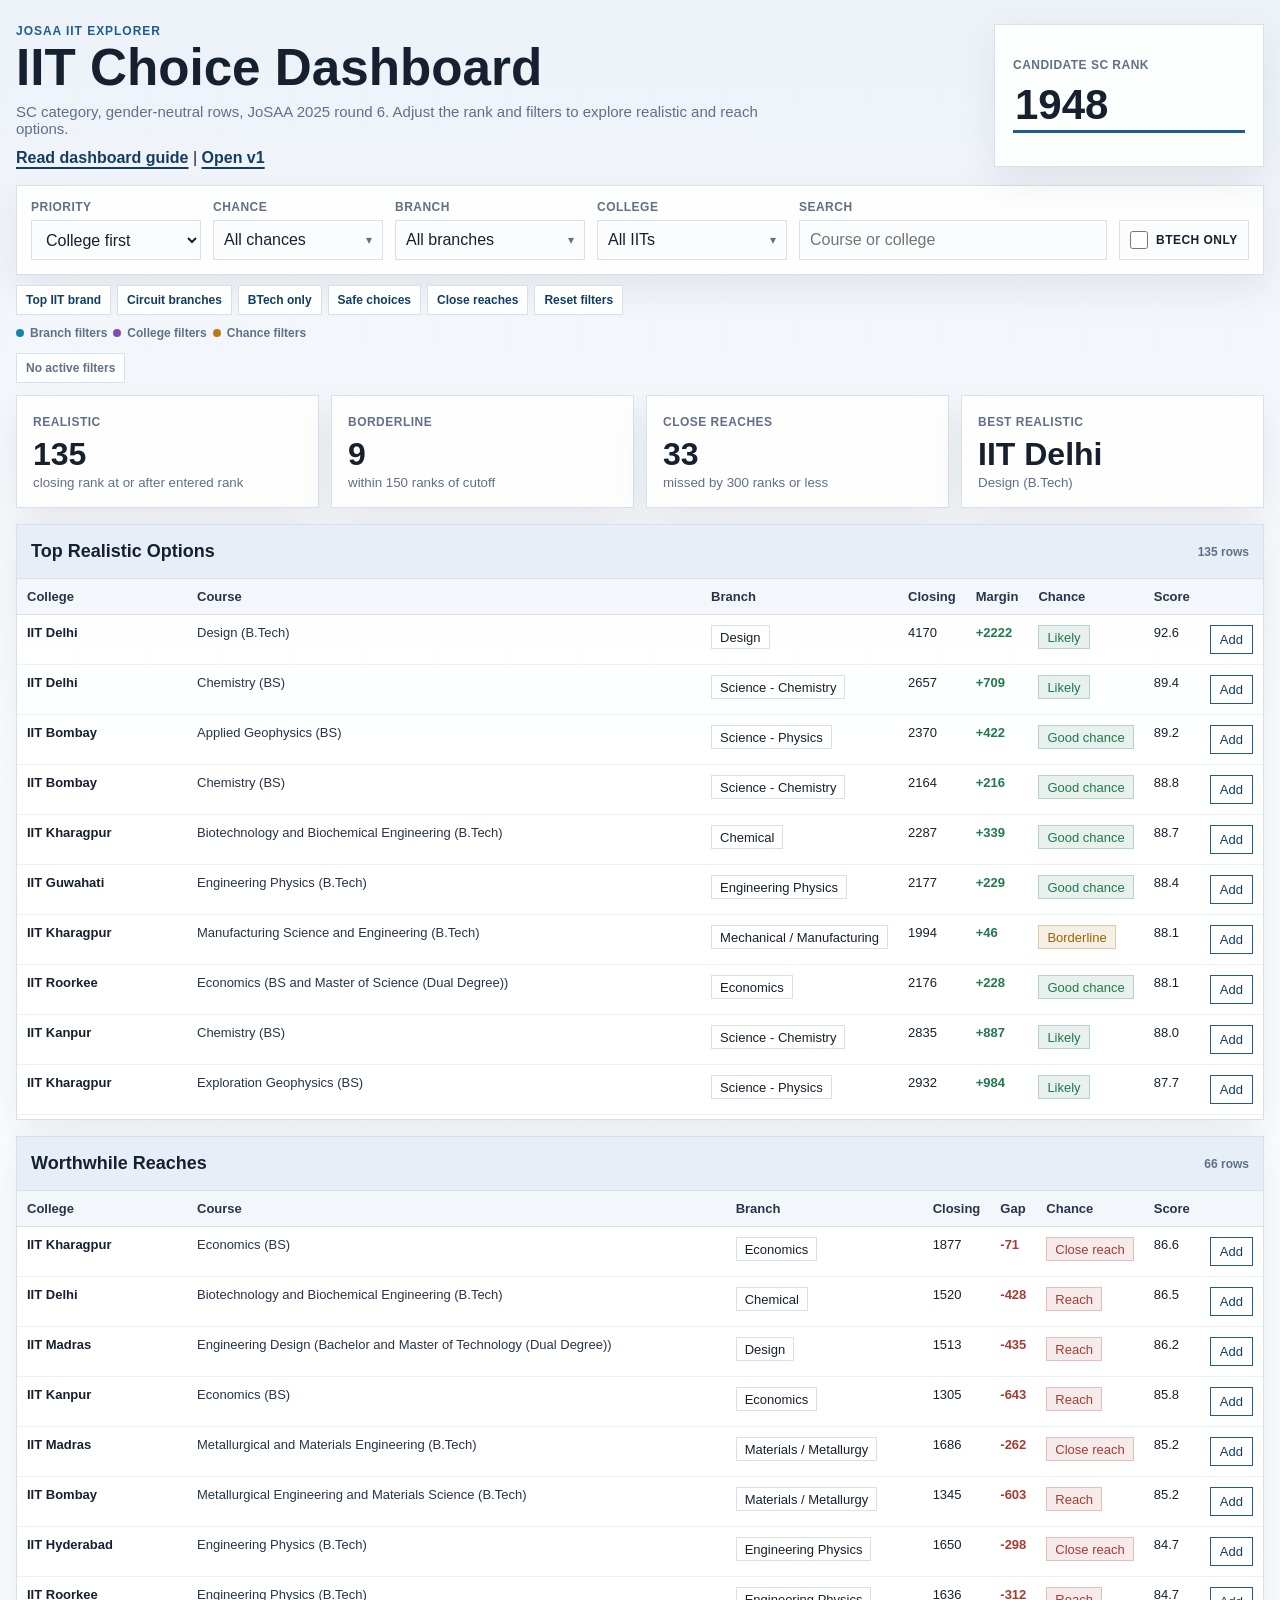
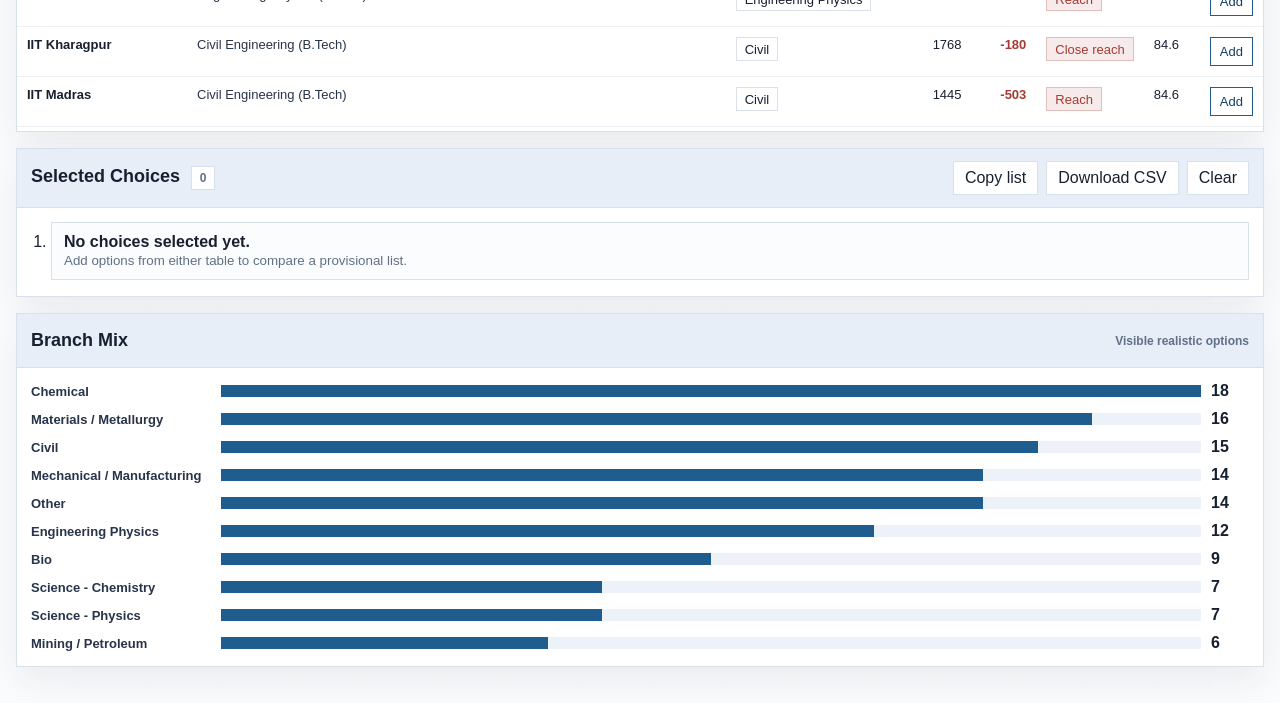
==== index.html @ f5ba8a5e "Add files via upload" ====
<!doctype html>
<html lang="en">
  <head>
    <meta charset="utf-8" />
    <meta name="viewport" content="width=device-width, initial-scale=1" />
    <title>IIT Choice Dashboard</title>
    <link rel="icon" href="data:," />
    <link rel="stylesheet" href="./styles.css" />
  </head>
  <body>
    <main class="app-shell">
      <section class="topbar">
        <div>
          <p class="eyebrow">JoSAA IIT Explorer</p>
          <h1>IIT Choice Dashboard</h1>
          <p class="context">
            SC category, gender-neutral rows, JoSAA 2025 round 6. Adjust the rank and filters to explore realistic and reach options.
          </p>
          <p class="guide-link">
            <a href="./guide.html">Read dashboard guide</a>
            <span aria-hidden="true">|</span>
            <a href="./versions/v1/">Open v1</a>
          </p>
        </div>
        <div class="rank-card">
          <label for="rankInput">Candidate SC Rank</label>
          <input id="rankInput" type="number" min="1" step="1" value="1948" />
        </div>
      </section>

      <section class="controls" aria-label="Dashboard controls">
        <div class="control">
          <label for="priorityMode">Priority</label>
          <select id="priorityMode">
            <option value="college">College first</option>
            <option value="branch">Branch first</option>
            <option value="safety">Safety first</option>
          </select>
        </div>
        <div class="control multi-filter" data-filter="chance">
          <span class="control-label">Chance</span>
          <button id="chanceFilterButton" class="multi-button" type="button" aria-expanded="false">All chances</button>
          <div id="chanceFilterPanel" class="multi-panel" hidden></div>
        </div>
        <div class="control multi-filter" data-filter="branch">
          <span class="control-label">Branch</span>
          <button id="branchFilterButton" class="multi-button" type="button" aria-expanded="false">All branches</button>
          <div id="branchFilterPanel" class="multi-panel" hidden></div>
        </div>
        <div class="control multi-filter" data-filter="college">
          <span class="control-label">College</span>
          <button id="collegeFilterButton" class="multi-button" type="button" aria-expanded="false">All IITs</button>
          <div id="collegeFilterPanel" class="multi-panel" hidden></div>
        </div>
        <div class="control search-control">
          <label for="searchInput">Search</label>
          <input id="searchInput" type="search" placeholder="Course or college" />
        </div>
        <label class="toggle">
          <input id="showOnlyBtech" type="checkbox" />
          <span>BTech only</span>
        </label>
      </section>

      <section class="preset-row" aria-label="Quick presets">
        <button type="button" data-preset="top-brand">Top IIT brand</button>
        <button type="button" data-preset="circuit">Circuit branches</button>
        <button type="button" data-preset="btech">BTech only</button>
        <button type="button" data-preset="safe">Safe choices</button>
        <button type="button" data-preset="close-reach">Close reaches</button>
        <button type="button" data-preset="reset">Reset filters</button>
      </section>

      <section class="filter-legend" aria-label="Filter legend">
        <span><i class="legend-dot branch-dot"></i> Branch filters</span>
        <span><i class="legend-dot college-dot"></i> College filters</span>
        <span><i class="legend-dot chance-dot"></i> Chance filters</span>
      </section>

      <section id="activeChips" class="active-chips" aria-label="Active filters"></section>

      <section class="metrics" aria-label="Summary metrics">
        <article>
          <span>Realistic</span>
          <strong id="realisticCount">0</strong>
          <small>closing rank at or after entered rank</small>
        </article>
        <article>
          <span>Borderline</span>
          <strong id="borderlineCount">0</strong>
          <small>within 150 ranks of cutoff</small>
        </article>
        <article>
          <span>Close Reaches</span>
          <strong id="reachCount">0</strong>
          <small>missed by 300 ranks or less</small>
        </article>
        <article>
          <span>Best Realistic</span>
          <strong id="bestRealistic">-</strong>
          <small id="bestRealisticCourse">No matching option</small>
        </article>
      </section>

      <section class="insights-grid">
        <article class="panel">
          <div class="panel-header">
            <h2>Top Realistic Options</h2>
            <span id="realisticLabel">0 rows</span>
          </div>
          <div class="table-wrap">
            <table>
              <thead>
                <tr>
                  <th>College</th>
                  <th>Course</th>
                  <th>Branch</th>
                  <th>Closing</th>
                  <th>Margin</th>
                  <th>Chance</th>
                  <th>Score</th>
                  <th></th>
                </tr>
              </thead>
              <tbody id="realisticTable"></tbody>
            </table>
          </div>
        </article>

        <article class="panel">
          <div class="panel-header">
            <h2>Worthwhile Reaches</h2>
            <span id="reachLabel">0 rows</span>
          </div>
          <div class="table-wrap">
            <table>
              <thead>
                <tr>
                  <th>College</th>
                  <th>Course</th>
                  <th>Branch</th>
                  <th>Closing</th>
                  <th>Gap</th>
                  <th>Chance</th>
                  <th>Score</th>
                  <th></th>
                </tr>
              </thead>
              <tbody id="reachTable"></tbody>
            </table>
          </div>
        </article>
      </section>

      <section class="lower-grid">
        <article class="panel">
          <div class="panel-header">
            <h2>Selected Choices <span id="selectedCount" class="inline-count">0</span></h2>
            <div class="panel-actions">
              <button id="copySelected" type="button">Copy list</button>
              <button id="downloadSelected" type="button">Download CSV</button>
              <button id="clearSelected" type="button">Clear</button>
            </div>
          </div>
          <ol id="selectedList" class="selected-list"></ol>
        </article>

        <article class="panel">
          <div class="panel-header">
            <h2>Branch Mix</h2>
            <span id="branchMixLabel">Visible realistic options</span>
          </div>
          <div id="branchMix" class="branch-mix"></div>
        </article>
      </section>
    </main>

    <template id="emptyRowTemplate">
      <tr>
        <td colspan="8" class="empty">No options match these filters.</td>
      </tr>
    </template>

    <script src="./app.js" type="module"></script>
  </body>
</html>
---- styles.css ----
:root {
  color-scheme: light;
  --ink: #17202f;
  --muted: #617086;
  --line: #d8e0ea;
  --paper: #fbfcfe;
  --panel: #ffffff;
  --header: #e7eef7;
  --accent: #1f5d8f;
  --accent-strong: #123e63;
  --good: #1f7a4d;
  --warn: #9a6400;
  --bad: #a53b32;
  --shadow: 0 14px 35px rgba(23, 32, 47, 0.08);
}

* {
  box-sizing: border-box;
}

body {
  margin: 0;
  min-height: 100vh;
  background:
    linear-gradient(180deg, rgba(231, 238, 247, 0.76), rgba(251, 252, 254, 0.96) 34%),
    repeating-linear-gradient(90deg, rgba(23, 32, 47, 0.035) 0 1px, transparent 1px 72px);
  color: var(--ink);
  font-family: "Avenir Next", "Segoe UI", sans-serif;
}

button,
input,
select {
  font: inherit;
}

button {
  border-radius: 0;
}

.app-shell {
  width: min(1480px, calc(100vw - 32px));
  margin: 0 auto;
  padding: 24px 0 36px;
}

.topbar {
  display: grid;
  grid-template-columns: 1fr 270px;
  gap: 20px;
  align-items: stretch;
  margin-bottom: 18px;
}

.eyebrow {
  margin: 0 0 4px;
  color: var(--accent);
  font-size: 12px;
  font-weight: 800;
  letter-spacing: 0.08em;
  text-transform: uppercase;
}

h1 {
  margin: 0;
  font-size: clamp(30px, 4vw, 54px);
  line-height: 1;
  letter-spacing: 0;
}

.context {
  max-width: 780px;
  margin: 10px 0 0;
  color: var(--muted);
  font-size: 15px;
}

.guide-link {
  margin: 12px 0 0;
}

.guide-link a,
.guide-nav a {
  color: var(--accent-strong);
  font-weight: 800;
  text-decoration-thickness: 2px;
  text-underline-offset: 4px;
}

.rank-card,
.controls,
.metrics article,
.panel {
  background: rgba(255, 255, 255, 0.9);
  border: 1px solid var(--line);
  box-shadow: var(--shadow);
}

.rank-card {
  display: grid;
  align-content: center;
  gap: 8px;
  min-height: 120px;
  padding: 18px;
}

.control-label,
label,
.metrics span {
  color: var(--muted);
  font-size: 12px;
  font-weight: 800;
  letter-spacing: 0.04em;
  text-transform: uppercase;
}

.rank-card input {
  width: 100%;
  border: 0;
  border-bottom: 3px solid var(--accent);
  background: transparent;
  color: var(--ink);
  font-size: 42px;
  font-weight: 800;
  outline: none;
}

.controls {
  display: grid;
  grid-template-columns: 170px 170px 190px 190px minmax(220px, 1fr) 130px;
  gap: 12px;
  align-items: end;
  padding: 14px;
  margin-bottom: 10px;
}

.control {
  position: relative;
  display: grid;
  gap: 6px;
}

.control input[type="search"],
.control input[type="text"],
.control input[type="number"],
.control select,
.multi-button {
  width: 100%;
  min-height: 40px;
  border: 1px solid var(--line);
  background: var(--paper);
  color: var(--ink);
  padding: 8px 10px;
  outline-color: var(--accent);
}

.multi-button {
  display: flex;
  align-items: center;
  justify-content: space-between;
  cursor: pointer;
  text-align: left;
}

.multi-button::after {
  content: "▾";
  color: var(--muted);
  font-size: 12px;
}

.multi-panel {
  position: absolute;
  top: calc(100% + 6px);
  left: 0;
  z-index: 5;
  width: min(360px, 82vw);
  max-height: 280px;
  overflow: auto;
  border: 1px solid var(--line);
  background: #fff;
  box-shadow: var(--shadow);
  padding: 4px;
}

.multi-option {
  display: flex;
  align-items: center;
  gap: 7px;
  min-height: 28px;
  padding: 4px 7px;
  color: var(--ink);
  font-size: 12px;
  font-weight: 600;
  letter-spacing: 0;
  text-transform: none;
  cursor: pointer;
}

.multi-option:hover {
  background: #f4f8fc;
}

.multi-option input {
  width: 14px;
  height: 14px;
  min-height: 0;
  flex: 0 0 14px;
  margin: 0;
  padding: 0;
  accent-color: var(--accent);
}

.toggle {
  display: flex;
  align-items: center;
  gap: 8px;
  min-height: 40px;
  border: 1px solid var(--line);
  background: var(--paper);
  padding: 8px 10px;
  color: var(--ink);
}

.toggle input {
  width: 18px;
  height: 18px;
  min-height: 0;
  flex: 0 0 18px;
  margin: 0;
  padding: 0;
  accent-color: var(--accent);
}

.preset-row,
.active-chips,
.filter-legend {
  display: flex;
  flex-wrap: wrap;
  gap: 6px;
  margin: 0 0 10px;
}

.filter-legend {
  align-items: center;
  color: var(--muted);
  font-size: 12px;
  font-weight: 800;
  margin-top: -4px;
}

.filter-legend span {
  display: inline-flex;
  align-items: center;
  gap: 6px;
  min-height: 24px;
}

.legend-dot {
  width: 8px;
  height: 8px;
  border-radius: 999px;
}

.branch-dot {
  background: #1685a7;
}

.college-dot {
  background: #7a4eb0;
}

.chance-dot {
  background: #b77b15;
}

.preset-row button,
.chip {
  border: 1px solid var(--line);
  background: #fff;
  color: var(--accent-strong);
  padding: 7px 9px;
  font-size: 12px;
  font-weight: 800;
  cursor: pointer;
}

.preset-row button:hover,
.chip:hover {
  border-color: var(--accent);
}

.active-chips {
  margin-top: -2px;
}

.chip {
  display: inline-flex;
  align-items: center;
  gap: 6px;
}

.chip[data-empty="true"] {
  color: var(--muted);
  cursor: default;
}

.chip-dot {
  width: 8px;
  height: 8px;
  border-radius: 999px;
  background: var(--muted);
}

.chip-branch {
  border-color: #a7c6d9;
  background: #eef7fb;
  color: #0d4c6a;
}

.chip-branch .chip-dot {
  background: #1685a7;
}

.chip-college {
  border-color: #c8b7df;
  background: #f5f0fb;
  color: #563579;
}

.chip-college .chip-dot {
  background: #7a4eb0;
}

.chip-chance {
  border-color: #ddc48b;
  background: #fff8e8;
  color: #7a520b;
}

.chip-chance .chip-dot {
  background: #b77b15;
}

.chip-btech,
.chip-search {
  border-color: #b8cfb8;
  background: #f0f8f0;
  color: #245b33;
}

.chip-btech .chip-dot,
.chip-search .chip-dot {
  background: #2d8a45;
}

.chip b {
  font-weight: 900;
}

.metrics {
  margin-top: 12px;
}

.metrics {
  display: grid;
  grid-template-columns: repeat(4, 1fr);
  gap: 12px;
  margin-bottom: 16px;
}

.metrics article {
  min-height: 112px;
  padding: 16px;
}

.metrics strong {
  display: block;
  margin: 8px 0 3px;
  font-size: 32px;
  line-height: 1;
}

.metrics small {
  color: var(--muted);
}

.insights-grid {
  display: grid;
  grid-template-columns: 1fr;
  gap: 16px;
}

.lower-grid {
  display: grid;
  grid-template-columns: 1fr;
  gap: 16px;
  margin-top: 16px;
}

.panel {
  min-width: 0;
}

.panel-header {
  display: flex;
  align-items: center;
  justify-content: space-between;
  gap: 12px;
  min-height: 54px;
  border-bottom: 1px solid var(--line);
  background: var(--header);
  padding: 12px 14px;
}

.panel-header h2 {
  margin: 0;
  font-size: 18px;
}

.panel-header span {
  color: var(--muted);
  font-size: 12px;
  font-weight: 700;
}

.panel-header button {
  border: 1px solid var(--line);
  background: #fff;
  color: var(--ink);
  padding: 7px 11px;
  cursor: pointer;
}

.panel-actions {
  display: flex;
  flex-wrap: wrap;
  gap: 8px;
  justify-content: flex-end;
}

.inline-count {
  display: inline-flex;
  align-items: center;
  justify-content: center;
  min-width: 24px;
  min-height: 24px;
  margin-left: 6px;
  border: 1px solid var(--line);
  background: #fff;
  color: var(--accent-strong);
  font-size: 12px;
}

.table-wrap {
  max-height: 540px;
  overflow: auto;
}

table {
  width: 100%;
  border-collapse: collapse;
  font-size: 13px;
}

th {
  position: sticky;
  top: 0;
  z-index: 1;
  background: #f3f6fa;
  border-bottom: 1px solid var(--line);
  color: #273449;
  text-align: left;
  white-space: nowrap;
}

th,
td {
  padding: 10px 10px;
  vertical-align: top;
}

td {
  border-bottom: 1px solid #edf1f6;
}

tbody tr:hover {
  background: #f8fbff;
}

.college {
  min-width: 170px;
  font-weight: 800;
}

.course {
  min-width: 250px;
  color: #273449;
}

.pill {
  display: inline-flex;
  align-items: center;
  min-height: 24px;
  border: 1px solid var(--line);
  background: #fff;
  padding: 3px 8px;
  white-space: nowrap;
}

.chance-likely,
.chance-good {
  border-color: rgba(31, 122, 77, 0.25);
  background: rgba(31, 122, 77, 0.1);
  color: var(--good);
}

.chance-borderline {
  border-color: rgba(154, 100, 0, 0.28);
  background: rgba(154, 100, 0, 0.1);
  color: var(--warn);
}

.chance-reach,
.chance-high {
  border-color: rgba(165, 59, 50, 0.25);
  background: rgba(165, 59, 50, 0.1);
  color: var(--bad);
}

.margin-positive {
  color: var(--good);
  font-weight: 800;
}

.margin-negative {
  color: var(--bad);
  font-weight: 800;
}

.select-btn {
  border: 1px solid var(--accent);
  background: #fff;
  color: var(--accent-strong);
  padding: 6px 9px;
  cursor: pointer;
  white-space: nowrap;
}

.select-btn.active {
  background: var(--accent);
  color: #fff;
}

.empty {
  color: var(--muted);
  padding: 28px;
  text-align: center;
}

.selected-list {
  display: grid;
  gap: 8px;
  margin: 0;
  padding: 14px 14px 16px 34px;
}

.selected-list li {
  position: relative;
  padding: 10px 12px;
  border: 1px solid var(--line);
  background: var(--paper);
}

.selected-list strong {
  display: block;
}

.selected-list small {
  color: var(--muted);
}

.remove-choice {
  margin-top: 8px;
  border: 1px solid var(--line);
  background: #fff;
  color: var(--bad);
  padding: 5px 8px;
  cursor: pointer;
}

.branch-mix {
  display: grid;
  gap: 10px;
  padding: 14px;
}

.branch-row {
  display: grid;
  grid-template-columns: minmax(110px, 180px) 1fr 38px;
  gap: 10px;
  align-items: center;
}

.branch-row span {
  color: #273449;
  font-size: 13px;
  font-weight: 700;
}

.bar {
  height: 12px;
  background: #edf2f8;
}

.bar > i {
  display: block;
  height: 100%;
  background: var(--accent);
}

.guide-shell {
  max-width: 1050px;
}

.guide-nav {
  margin-bottom: 16px;
}

.guide-page {
  background: var(--panel);
  border: 1px solid var(--line);
  box-shadow: var(--shadow);
  padding: 28px;
}

.guide-page h1 {
  margin-bottom: 8px;
}

.guide-page h2 {
  margin: 30px 0 10px;
  border-top: 1px solid var(--line);
  padding-top: 22px;
  font-size: 24px;
}

.guide-page p,
.guide-page li,
.guide-page dd {
  color: #2d3a4f;
  line-height: 1.55;
}

.guide-page dt {
  margin-top: 14px;
  font-weight: 900;
}

.guide-page dd {
  margin: 4px 0 0;
}

.guide-table {
  margin-top: 12px;
  border: 1px solid var(--line);
}

.guide-table th {
  position: static;
}

@media (max-width: 1100px) {
  .topbar,
  .lower-grid,
  .metrics {
    grid-template-columns: 1fr;
  }

  .controls {
    grid-template-columns: repeat(2, minmax(0, 1fr));
  }

  .panel-header {
    align-items: flex-start;
    flex-direction: column;
  }

  .panel-actions {
    justify-content: flex-start;
  }
}

@media (max-width: 620px) {
  .app-shell {
    width: min(100vw - 20px, 1480px);
    padding-top: 12px;
  }

  .controls {
    grid-template-columns: 1fr;
  }

  th,
  td {
    padding: 8px;
  }
}
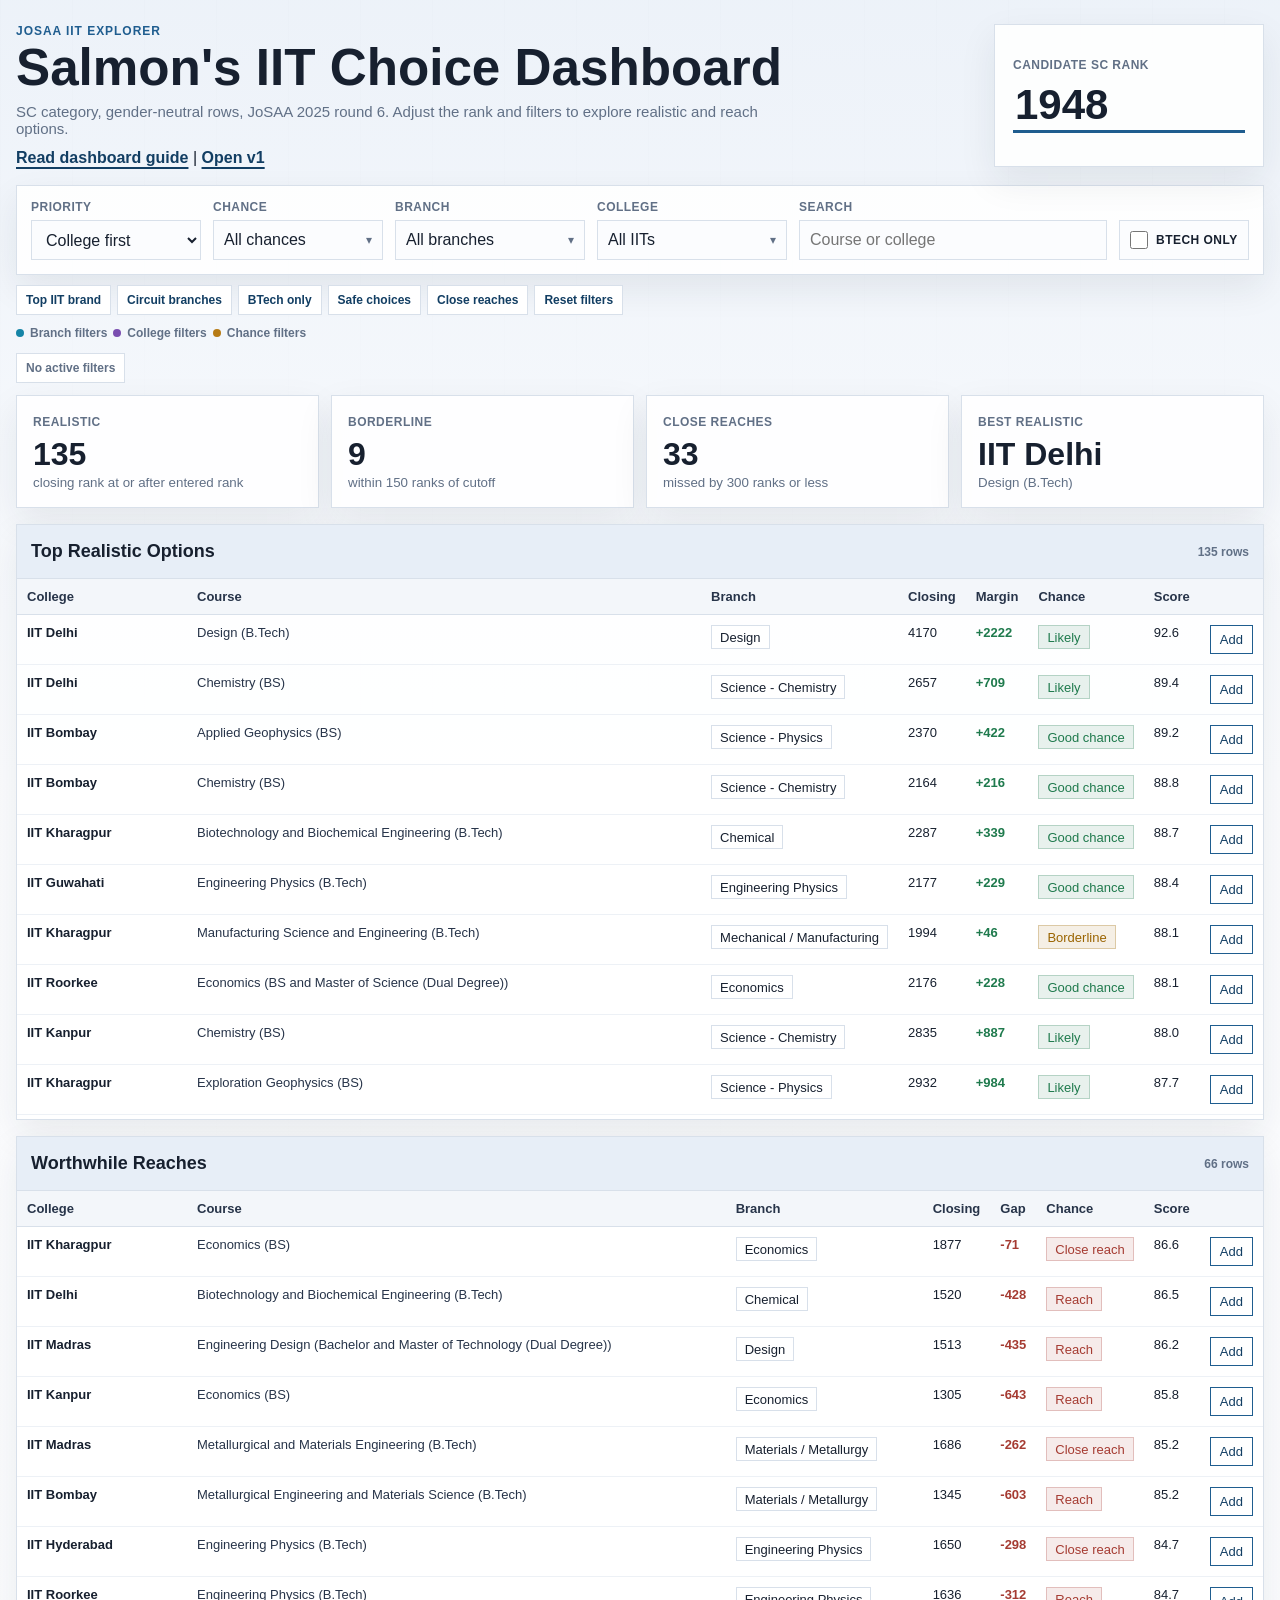
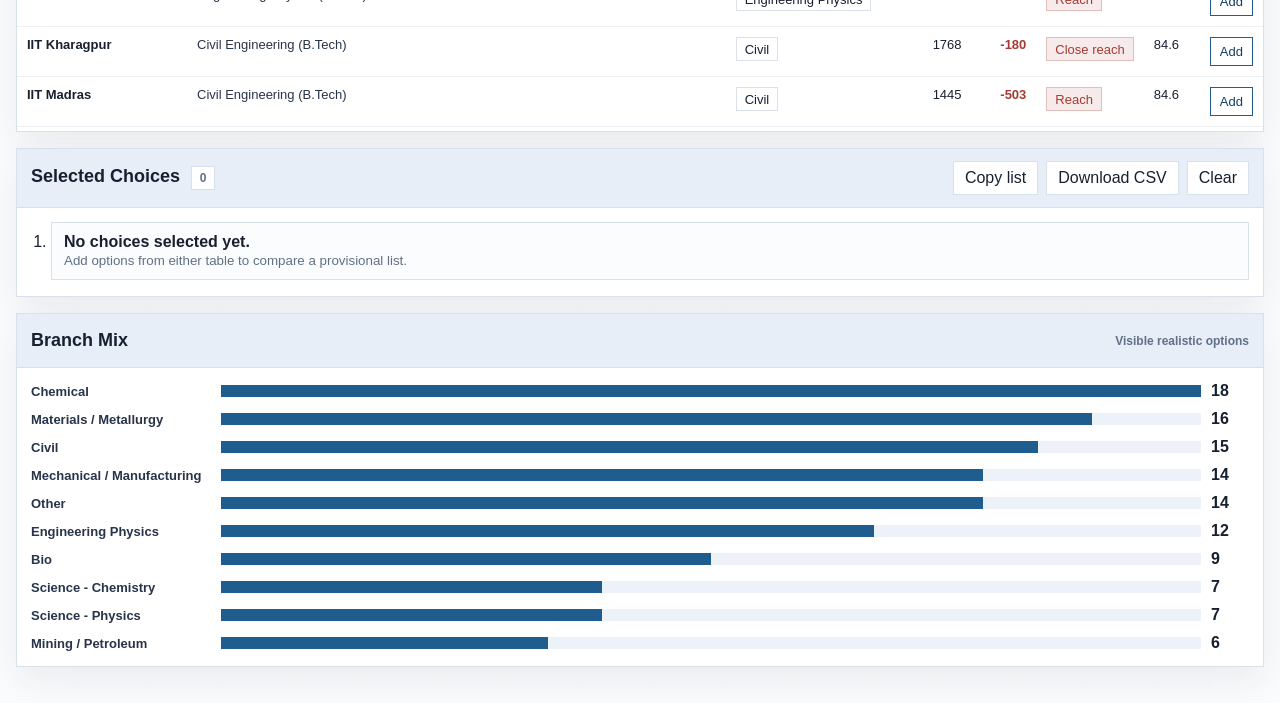
==== commit 1c94fc0c: "Update index.html" ====
--- a/index.html
+++ b/index.html
@@ -12,7 +12,7 @@
       <section class="topbar">
         <div>
           <p class="eyebrow">JoSAA IIT Explorer</p>
-          <h1>IIT Choice Dashboard</h1>
+          <h1>Salmon's IIT Choice Dashboard</h1>
           <p class="context">
             SC category, gender-neutral rows, JoSAA 2025 round 6. Adjust the rank and filters to explore realistic and reach options.
           </p>
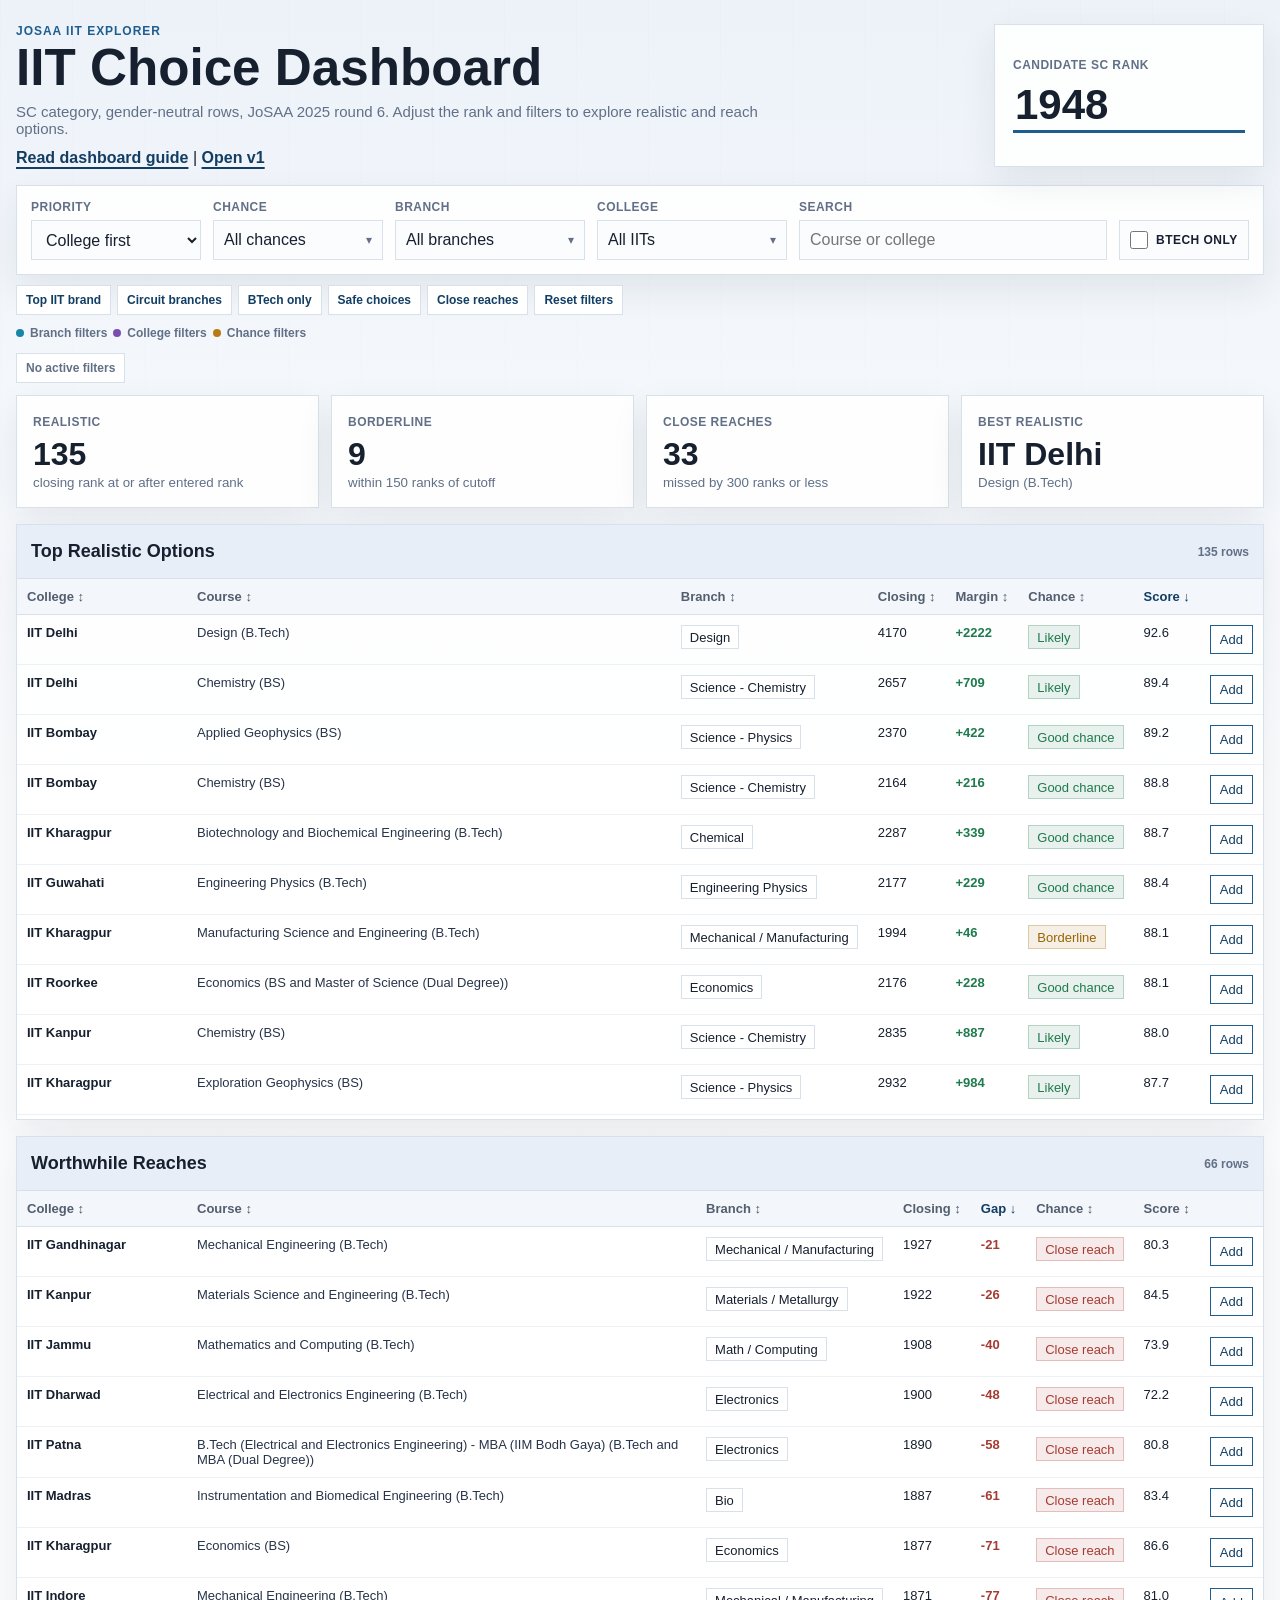
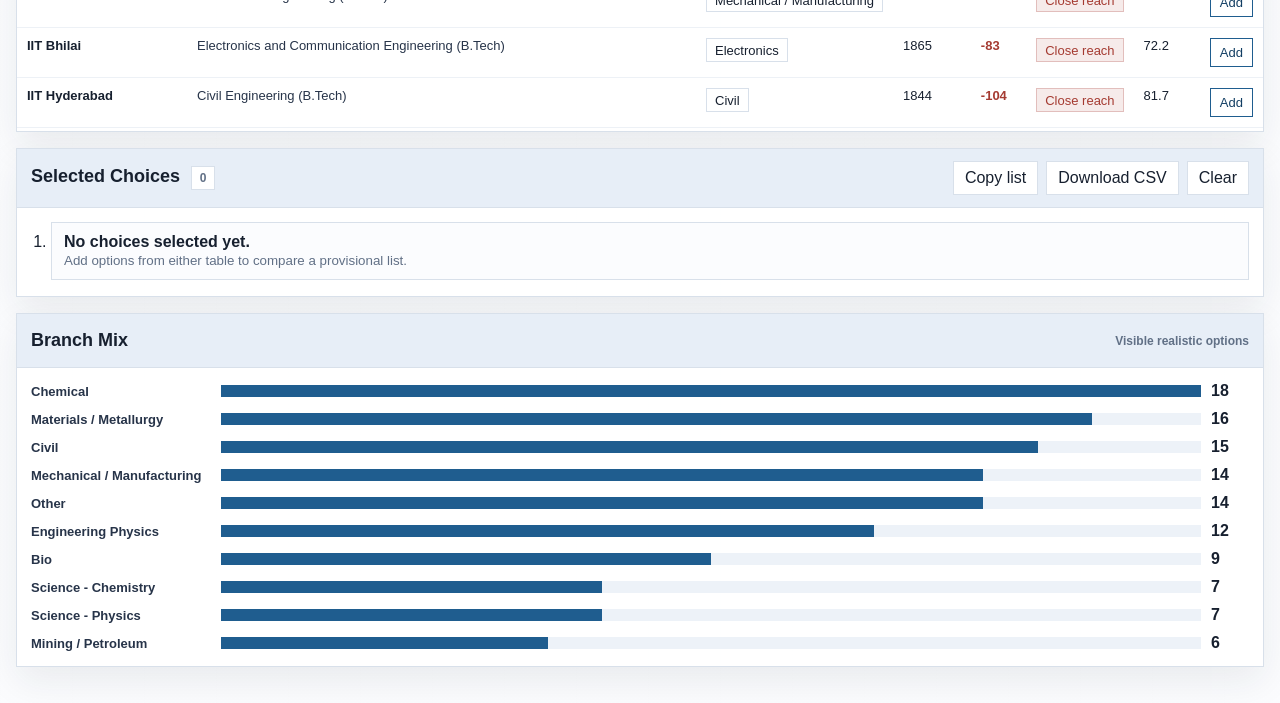
==== commit 23cb997b: "Add files via upload" ====
--- a/index.html
+++ b/index.html
@@ -12,14 +12,14 @@
       <section class="topbar">
         <div>
           <p class="eyebrow">JoSAA IIT Explorer</p>
-          <h1>Salmon's IIT Choice Dashboard</h1>
+          <h1>IIT Choice Dashboard</h1>
           <p class="context">
             SC category, gender-neutral rows, JoSAA 2025 round 6. Adjust the rank and filters to explore realistic and reach options.
           </p>
           <p class="guide-link">
             <a href="./guide.html">Read dashboard guide</a>
             <span aria-hidden="true">|</span>
-            <a href="./versions/v1/">Open v1</a>
+            <a href="../dashboard_versions/v1/">Open v1</a>
           </p>
         </div>
         <div class="rank-card">
@@ -112,13 +112,13 @@
             <table>
               <thead>
                 <tr>
-                  <th>College</th>
-                  <th>Course</th>
-                  <th>Branch</th>
-                  <th>Closing</th>
-                  <th>Margin</th>
-                  <th>Chance</th>
-                  <th>Score</th>
+                  <th><button class="sort-toggle" type="button" data-sort-table="realistic" data-sort-key="college" data-sort-label="College">College</button></th>
+                  <th><button class="sort-toggle" type="button" data-sort-table="realistic" data-sort-key="course" data-sort-label="Course">Course</button></th>
+                  <th><button class="sort-toggle" type="button" data-sort-table="realistic" data-sort-key="branch" data-sort-label="Branch">Branch</button></th>
+                  <th><button class="sort-toggle" type="button" data-sort-table="realistic" data-sort-key="closing" data-sort-label="Closing">Closing</button></th>
+                  <th><button class="sort-toggle" type="button" data-sort-table="realistic" data-sort-key="margin" data-sort-label="Margin">Margin</button></th>
+                  <th><button class="sort-toggle" type="button" data-sort-table="realistic" data-sort-key="chance" data-sort-label="Chance">Chance</button></th>
+                  <th><button class="sort-toggle" type="button" data-sort-table="realistic" data-sort-key="score" data-sort-label="Score">Score</button></th>
                   <th></th>
                 </tr>
               </thead>
@@ -136,13 +136,13 @@
             <table>
               <thead>
                 <tr>
-                  <th>College</th>
-                  <th>Course</th>
-                  <th>Branch</th>
-                  <th>Closing</th>
-                  <th>Gap</th>
-                  <th>Chance</th>
-                  <th>Score</th>
+                  <th><button class="sort-toggle" type="button" data-sort-table="reach" data-sort-key="college" data-sort-label="College">College</button></th>
+                  <th><button class="sort-toggle" type="button" data-sort-table="reach" data-sort-key="course" data-sort-label="Course">Course</button></th>
+                  <th><button class="sort-toggle" type="button" data-sort-table="reach" data-sort-key="branch" data-sort-label="Branch">Branch</button></th>
+                  <th><button class="sort-toggle" type="button" data-sort-table="reach" data-sort-key="closing" data-sort-label="Closing">Closing</button></th>
+                  <th><button class="sort-toggle" type="button" data-sort-table="reach" data-sort-key="margin" data-sort-label="Gap">Gap</button></th>
+                  <th><button class="sort-toggle" type="button" data-sort-table="reach" data-sort-key="chance" data-sort-label="Chance">Chance</button></th>
+                  <th><button class="sort-toggle" type="button" data-sort-table="reach" data-sort-key="score" data-sort-label="Score">Score</button></th>
                   <th></th>
                 </tr>
               </thead>
--- a/styles.css
+++ b/styles.css
@@ -479,6 +479,31 @@
   vertical-align: top;
 }
 
+.sort-toggle {
+  border: 0;
+  background: transparent;
+  color: inherit;
+  cursor: pointer;
+  font: inherit;
+  font-weight: 900;
+  padding: 0;
+  white-space: nowrap;
+  opacity: 0.78;
+}
+
+.sort-toggle.active {
+  color: var(--accent-strong);
+  opacity: 1;
+}
+
+.sort-toggle:hover,
+.sort-toggle:focus-visible {
+  color: var(--accent-strong);
+  opacity: 1;
+  text-decoration: underline;
+  text-underline-offset: 3px;
+}
+
 td {
   border-bottom: 1px solid #edf1f6;
 }
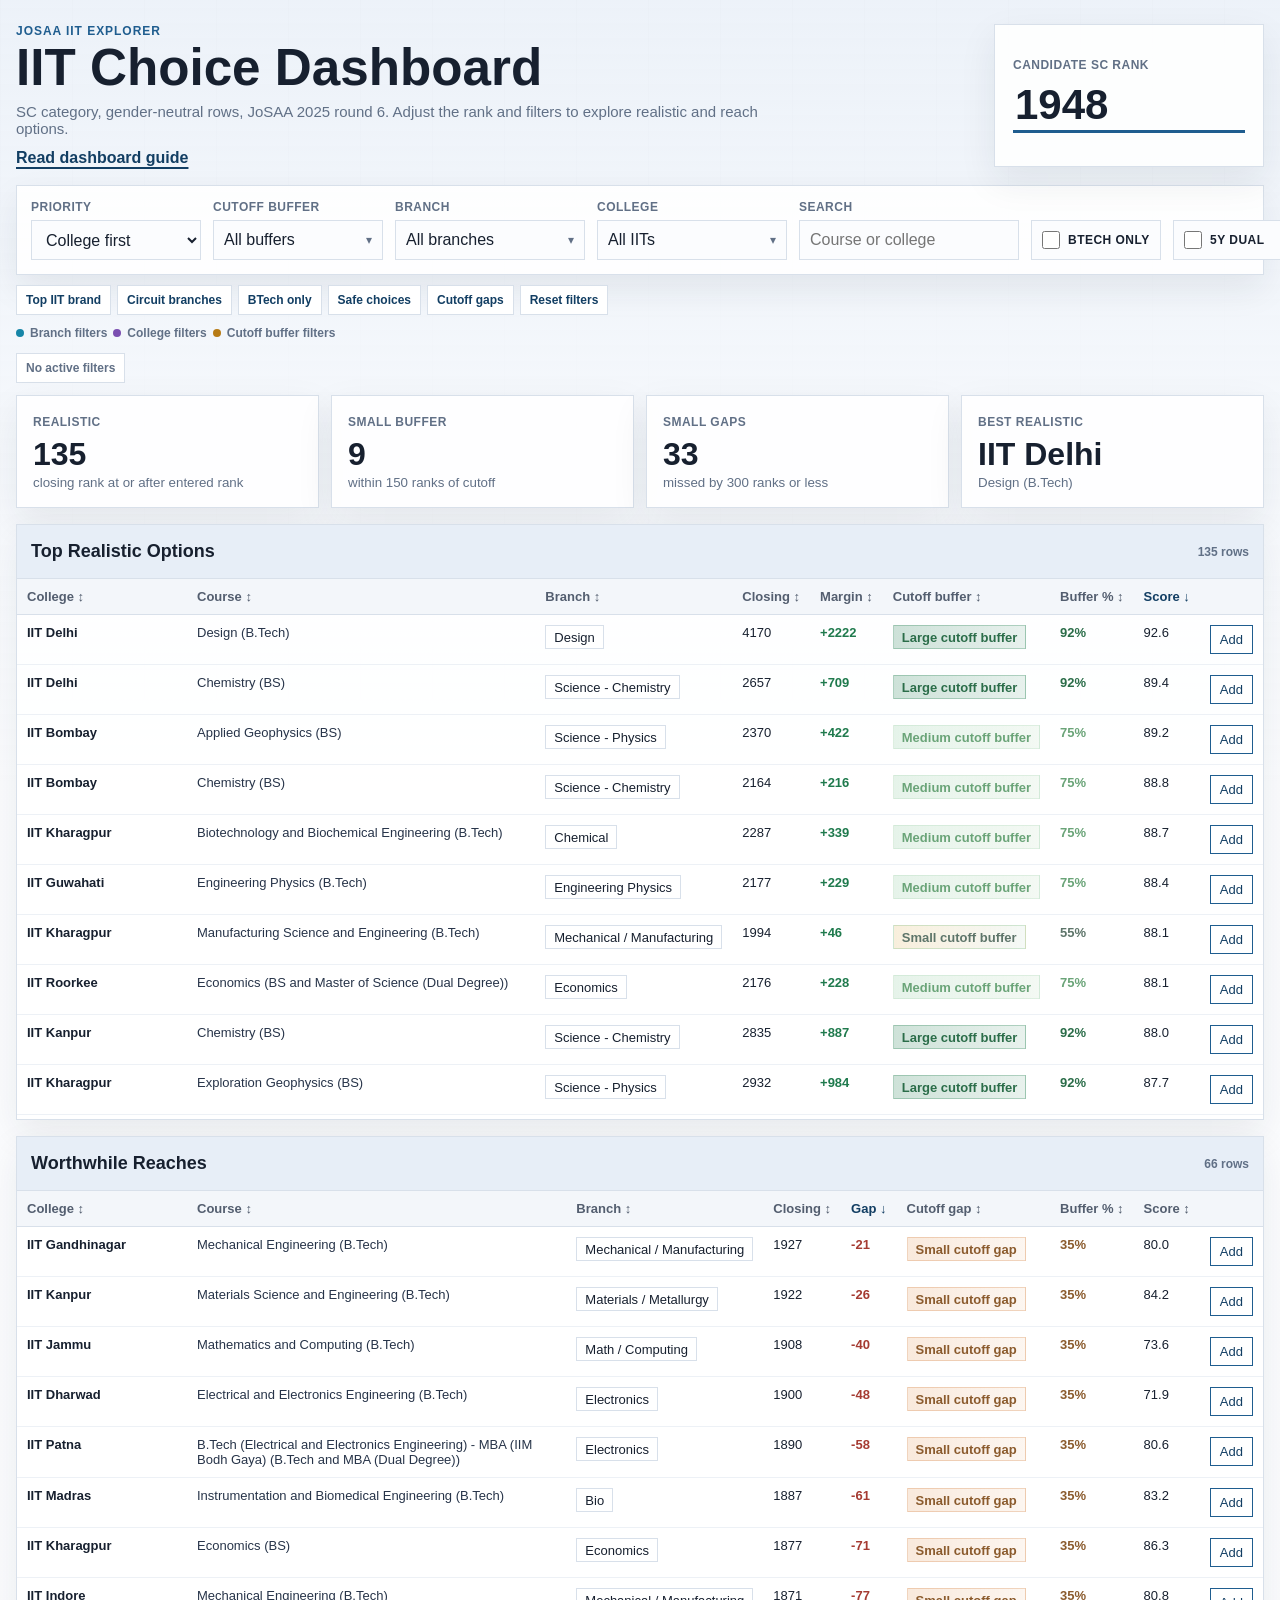
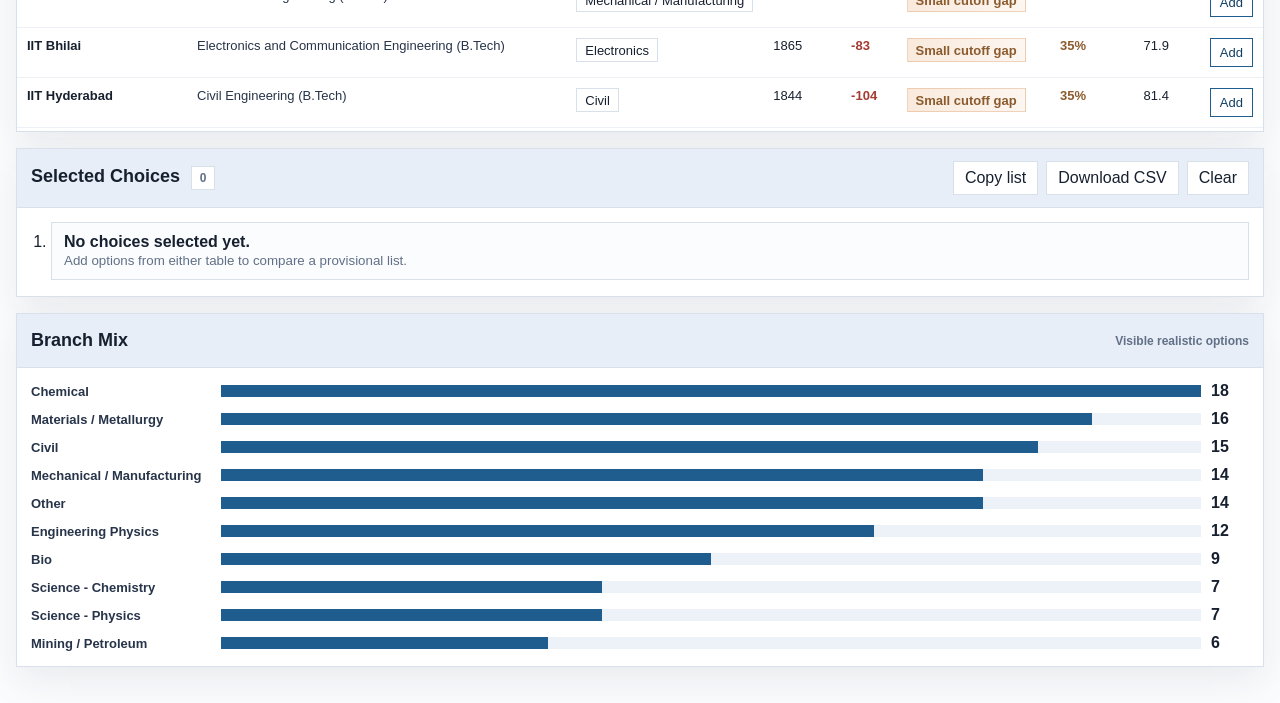
==== commit b26898f4: "added cutoff buffer and 5years dual filter" ====
--- a/index.html
+++ b/index.html
@@ -18,8 +18,6 @@
           </p>
           <p class="guide-link">
             <a href="./guide.html">Read dashboard guide</a>
-            <span aria-hidden="true">|</span>
-            <a href="../dashboard_versions/v1/">Open v1</a>
           </p>
         </div>
         <div class="rank-card">
@@ -38,8 +36,8 @@
           </select>
         </div>
         <div class="control multi-filter" data-filter="chance">
-          <span class="control-label">Chance</span>
-          <button id="chanceFilterButton" class="multi-button" type="button" aria-expanded="false">All chances</button>
+          <span class="control-label">Cutoff buffer</span>
+          <button id="chanceFilterButton" class="multi-button" type="button" aria-expanded="false">All buffers</button>
           <div id="chanceFilterPanel" class="multi-panel" hidden></div>
         </div>
         <div class="control multi-filter" data-filter="branch">
@@ -60,6 +58,10 @@
           <input id="showOnlyBtech" type="checkbox" />
           <span>BTech only</span>
         </label>
+        <label class="toggle">
+          <input id="showOnlyDualDegree" type="checkbox" />
+          <span>5Y dual</span>
+        </label>
       </section>
 
       <section class="preset-row" aria-label="Quick presets">
@@ -67,14 +69,14 @@
         <button type="button" data-preset="circuit">Circuit branches</button>
         <button type="button" data-preset="btech">BTech only</button>
         <button type="button" data-preset="safe">Safe choices</button>
-        <button type="button" data-preset="close-reach">Close reaches</button>
+        <button type="button" data-preset="close-reach">Cutoff gaps</button>
         <button type="button" data-preset="reset">Reset filters</button>
       </section>
 
       <section class="filter-legend" aria-label="Filter legend">
         <span><i class="legend-dot branch-dot"></i> Branch filters</span>
         <span><i class="legend-dot college-dot"></i> College filters</span>
-        <span><i class="legend-dot chance-dot"></i> Chance filters</span>
+        <span><i class="legend-dot chance-dot"></i> Cutoff buffer filters</span>
       </section>
 
       <section id="activeChips" class="active-chips" aria-label="Active filters"></section>
@@ -86,12 +88,12 @@
           <small>closing rank at or after entered rank</small>
         </article>
         <article>
-          <span>Borderline</span>
+          <span>Small Buffer</span>
           <strong id="borderlineCount">0</strong>
           <small>within 150 ranks of cutoff</small>
         </article>
         <article>
-          <span>Close Reaches</span>
+          <span>Small Gaps</span>
           <strong id="reachCount">0</strong>
           <small>missed by 300 ranks or less</small>
         </article>
@@ -117,7 +119,8 @@
                   <th><button class="sort-toggle" type="button" data-sort-table="realistic" data-sort-key="branch" data-sort-label="Branch">Branch</button></th>
                   <th><button class="sort-toggle" type="button" data-sort-table="realistic" data-sort-key="closing" data-sort-label="Closing">Closing</button></th>
                   <th><button class="sort-toggle" type="button" data-sort-table="realistic" data-sort-key="margin" data-sort-label="Margin">Margin</button></th>
-                  <th><button class="sort-toggle" type="button" data-sort-table="realistic" data-sort-key="chance" data-sort-label="Chance">Chance</button></th>
+                  <th><button class="sort-toggle" type="button" data-sort-table="realistic" data-sort-key="chance" data-sort-label="Cutoff buffer">Cutoff buffer</button></th>
+                  <th><button class="sort-toggle" type="button" data-sort-table="realistic" data-sort-key="confidence" data-sort-label="Buffer %">Buffer %</button></th>
                   <th><button class="sort-toggle" type="button" data-sort-table="realistic" data-sort-key="score" data-sort-label="Score">Score</button></th>
                   <th></th>
                 </tr>
@@ -141,7 +144,8 @@
                   <th><button class="sort-toggle" type="button" data-sort-table="reach" data-sort-key="branch" data-sort-label="Branch">Branch</button></th>
                   <th><button class="sort-toggle" type="button" data-sort-table="reach" data-sort-key="closing" data-sort-label="Closing">Closing</button></th>
                   <th><button class="sort-toggle" type="button" data-sort-table="reach" data-sort-key="margin" data-sort-label="Gap">Gap</button></th>
-                  <th><button class="sort-toggle" type="button" data-sort-table="reach" data-sort-key="chance" data-sort-label="Chance">Chance</button></th>
+                  <th><button class="sort-toggle" type="button" data-sort-table="reach" data-sort-key="chance" data-sort-label="Cutoff gap">Cutoff gap</button></th>
+                  <th><button class="sort-toggle" type="button" data-sort-table="reach" data-sort-key="confidence" data-sort-label="Buffer %">Buffer %</button></th>
                   <th><button class="sort-toggle" type="button" data-sort-table="reach" data-sort-key="score" data-sort-label="Score">Score</button></th>
                   <th></th>
                 </tr>
@@ -177,7 +181,7 @@
 
     <template id="emptyRowTemplate">
       <tr>
-        <td colspan="8" class="empty">No options match these filters.</td>
+        <td colspan="9" class="empty">No options match these filters.</td>
       </tr>
     </template>
 
--- a/styles.css
+++ b/styles.css
@@ -127,7 +127,7 @@
 
 .controls {
   display: grid;
-  grid-template-columns: 170px 170px 190px 190px minmax(220px, 1fr) 130px;
+  grid-template-columns: 170px 170px 190px 190px minmax(220px, 1fr) 130px 120px;
   gap: 12px;
   align-items: end;
   padding: 14px;
@@ -342,6 +342,7 @@
 }
 
 .chip-btech,
+.chip-dual,
 .chip-search {
   border-color: #b8cfb8;
   background: #f0f8f0;
@@ -349,6 +350,7 @@
 }
 
 .chip-btech .chip-dot,
+.chip-dual .chip-dot,
 .chip-search .chip-dot {
   background: #2d8a45;
 }
@@ -532,24 +534,71 @@
   white-space: nowrap;
 }
 
-.chance-likely,
-.chance-good {
-  border-color: rgba(31, 122, 77, 0.25);
-  background: rgba(31, 122, 77, 0.1);
-  color: var(--good);
-}
-
-.chance-borderline {
-  border-color: rgba(154, 100, 0, 0.28);
-  background: rgba(154, 100, 0, 0.1);
-  color: var(--warn);
-}
-
-.chance-reach,
-.chance-high {
-  border-color: rgba(165, 59, 50, 0.25);
-  background: rgba(165, 59, 50, 0.1);
-  color: var(--bad);
+.buffer-pill {
+  border-width: 1px;
+  font-weight: 700;
+}
+
+.buffer-pill.buffer-large {
+  border-color: rgba(28, 122, 74, 0.28);
+  background: linear-gradient(90deg, rgba(31, 122, 77, 0.22), rgba(31, 122, 77, 0.1));
+  color: #2b6d49;
+}
+
+.buffer-pill.buffer-medium {
+  border-color: rgba(149, 205, 165, 0.24);
+  background: linear-gradient(90deg, rgba(149, 205, 165, 0.24), rgba(91, 166, 89, 0.07));
+  color: #6aa478;
+}
+
+.buffer-pill.buffer-small {
+  border-color: rgb(91 173 101 / 25%);
+  background: linear-gradient(90deg, rgba(215, 159, 48, 0.17), rgb(107 167 128 / 7%));
+  color: #5e756a;
+}
+
+.buffer-pill.buffer-small-gap {
+  border-color: rgba(203, 110, 36, 0.25);
+  background: linear-gradient(90deg, rgba(220, 128, 50, 0.17), rgba(220, 128, 50, 0.07));
+  color: #8b5b2d;
+}
+
+.buffer-pill.buffer-medium-gap {
+  border-color: rgba(178, 72, 55, 0.26);
+  background: linear-gradient(90deg, rgba(190, 80, 60, 0.16), rgba(190, 80, 60, 0.07));
+  color: #94483d;
+}
+
+.buffer-pill.buffer-large-gap,
+.buffer-pill.buffer-unknown {
+  border-color: rgba(140, 41, 51, 0.32);
+  background: linear-gradient(90deg, rgba(165, 59, 50, 0.2), rgba(165, 59, 50, 0.08));
+  color: #9b4038;
+}
+
+.confidence.buffer-large {
+  color: #2b6d49;
+}
+
+.confidence.buffer-medium {
+  color: #6aa478;
+}
+
+.confidence.buffer-small {
+  color: #5e756a;
+}
+
+.confidence.buffer-small-gap {
+  color: #8b5b2d;
+}
+
+.confidence.buffer-medium-gap {
+  color: #94483d;
+}
+
+.confidence.buffer-large-gap,
+.confidence.buffer-unknown {
+  color: #9b4038;
 }
 
 .margin-positive {
@@ -559,6 +608,12 @@
 
 .margin-negative {
   color: var(--bad);
+  font-weight: 800;
+}
+
+.confidence {
+  display: inline-flex;
+  min-width: 44px;
   font-weight: 800;
 }
 
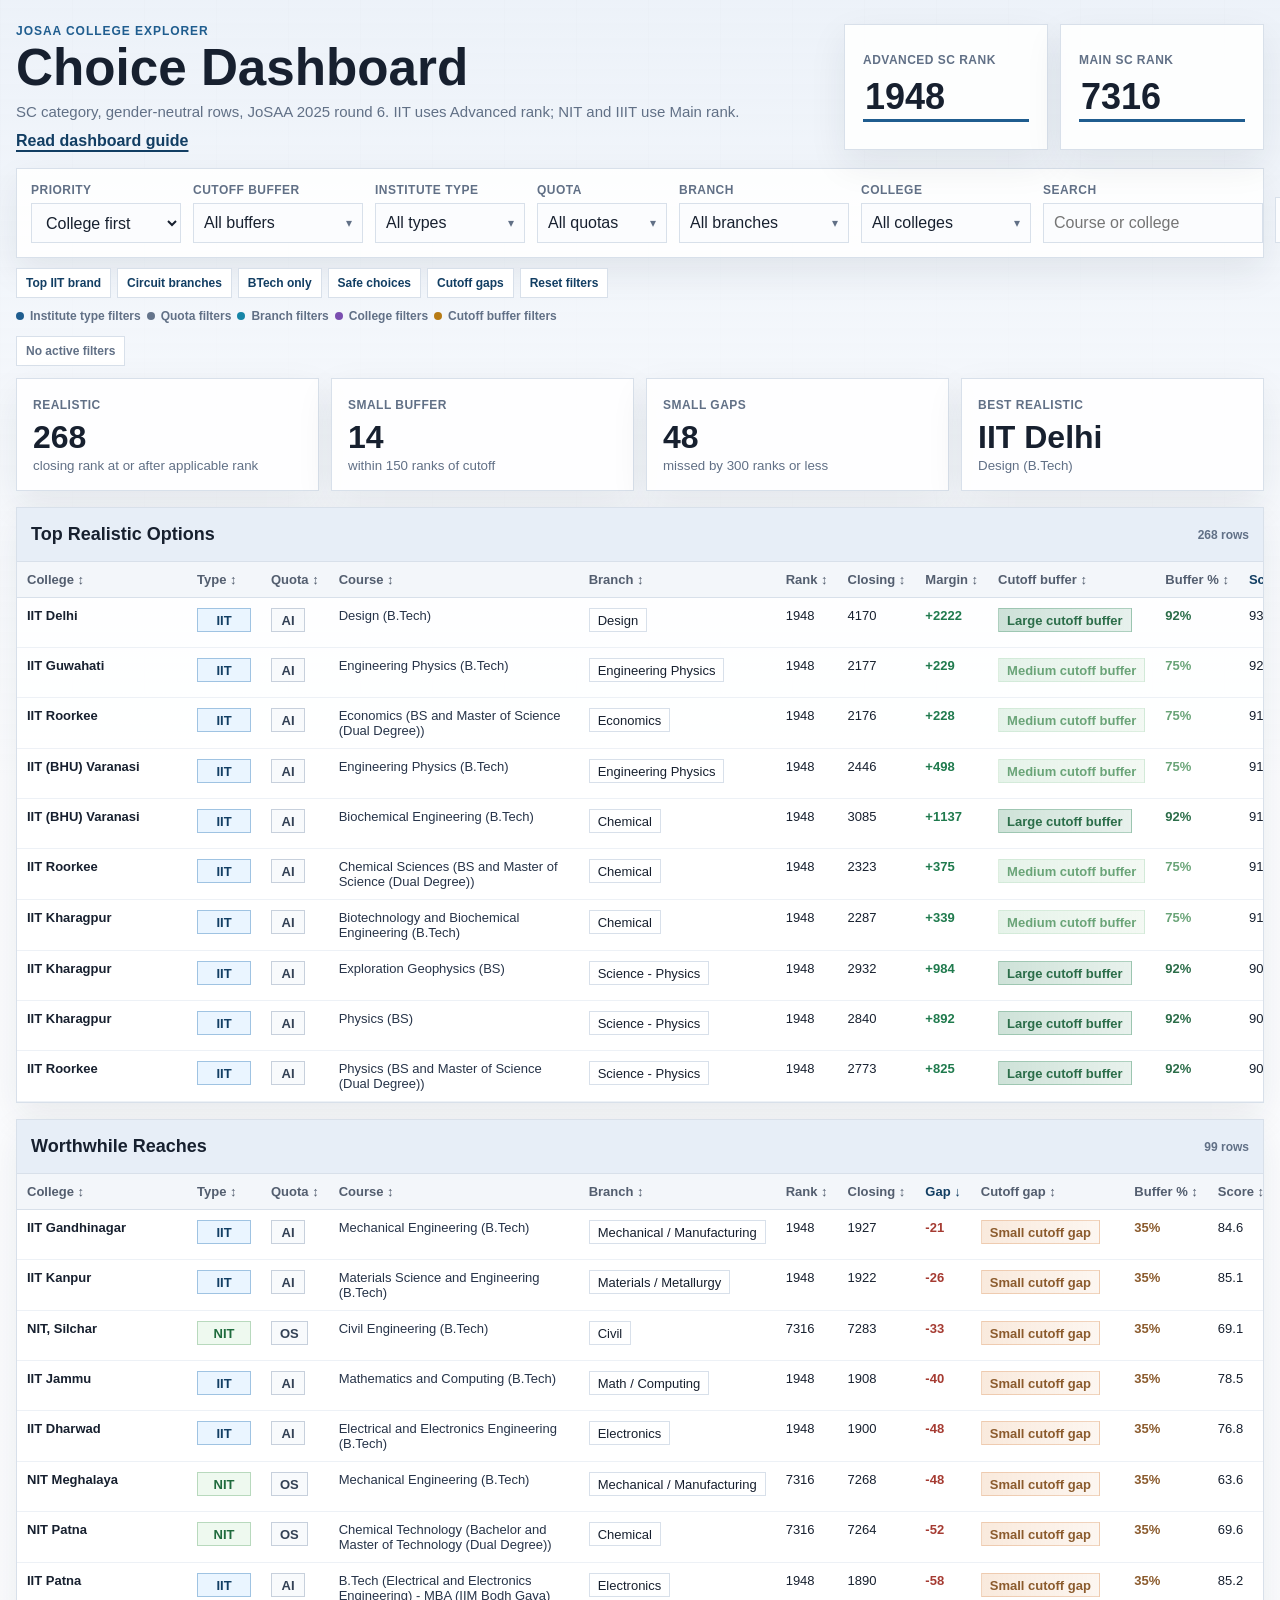
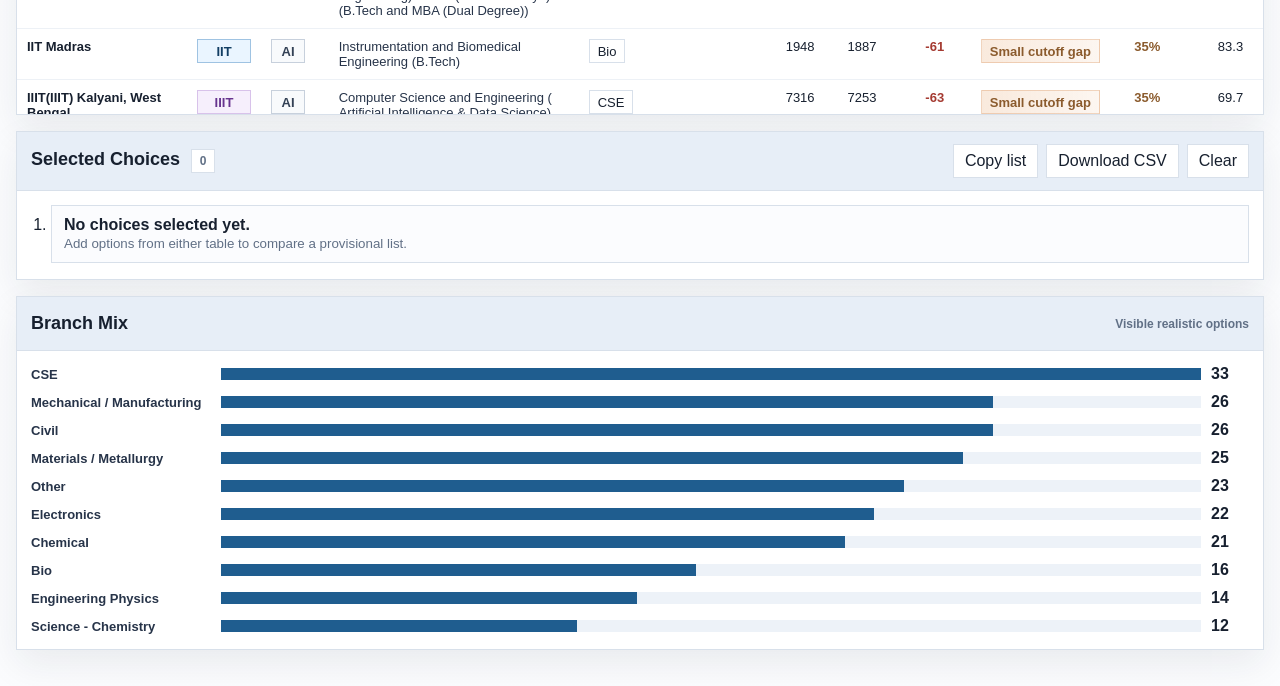
==== commit 0328a803: "added NITs and IIITs" ====
--- a/index.html
+++ b/index.html
@@ -3,7 +3,7 @@
   <head>
     <meta charset="utf-8" />
     <meta name="viewport" content="width=device-width, initial-scale=1" />
-    <title>IIT Choice Dashboard</title>
+    <title>JoSAA Choice Dashboard</title>
     <link rel="icon" href="data:," />
     <link rel="stylesheet" href="./styles.css" />
   </head>
@@ -11,18 +11,24 @@
     <main class="app-shell">
       <section class="topbar">
         <div>
-          <p class="eyebrow">JoSAA IIT Explorer</p>
-          <h1>IIT Choice Dashboard</h1>
+          <p class="eyebrow">JoSAA College Explorer</p>
+          <h1>Choice Dashboard</h1>
           <p class="context">
-            SC category, gender-neutral rows, JoSAA 2025 round 6. Adjust the rank and filters to explore realistic and reach options.
+            SC category, gender-neutral rows, JoSAA 2025 round 6. IIT uses Advanced rank; NIT and IIIT use Main rank.
           </p>
           <p class="guide-link">
             <a href="./guide.html">Read dashboard guide</a>
           </p>
         </div>
-        <div class="rank-card">
-          <label for="rankInput">Candidate SC Rank</label>
-          <input id="rankInput" type="number" min="1" step="1" value="1948" />
+        <div class="rank-stack">
+          <div class="rank-card">
+            <label for="advancedRankInput">Advanced SC Rank</label>
+            <input id="advancedRankInput" type="number" min="1" step="1" value="1948" />
+          </div>
+          <div class="rank-card">
+            <label for="mainRankInput">Main SC Rank</label>
+            <input id="mainRankInput" type="number" min="1" step="1" value="7316" />
+          </div>
         </div>
       </section>
 
@@ -40,6 +46,16 @@
           <button id="chanceFilterButton" class="multi-button" type="button" aria-expanded="false">All buffers</button>
           <div id="chanceFilterPanel" class="multi-panel" hidden></div>
         </div>
+        <div class="control multi-filter" data-filter="instituteType">
+          <span class="control-label">Institute Type</span>
+          <button id="instituteTypeFilterButton" class="multi-button" type="button" aria-expanded="false">All types</button>
+          <div id="instituteTypeFilterPanel" class="multi-panel" hidden></div>
+        </div>
+        <div class="control multi-filter" data-filter="quota">
+          <span class="control-label">Quota</span>
+          <button id="quotaFilterButton" class="multi-button" type="button" aria-expanded="false">All quotas</button>
+          <div id="quotaFilterPanel" class="multi-panel" hidden></div>
+        </div>
         <div class="control multi-filter" data-filter="branch">
           <span class="control-label">Branch</span>
           <button id="branchFilterButton" class="multi-button" type="button" aria-expanded="false">All branches</button>
@@ -47,7 +63,7 @@
         </div>
         <div class="control multi-filter" data-filter="college">
           <span class="control-label">College</span>
-          <button id="collegeFilterButton" class="multi-button" type="button" aria-expanded="false">All IITs</button>
+          <button id="collegeFilterButton" class="multi-button" type="button" aria-expanded="false">All colleges</button>
           <div id="collegeFilterPanel" class="multi-panel" hidden></div>
         </div>
         <div class="control search-control">
@@ -74,6 +90,8 @@
       </section>
 
       <section class="filter-legend" aria-label="Filter legend">
+        <span><i class="legend-dot type-dot"></i> Institute type filters</span>
+        <span><i class="legend-dot quota-dot"></i> Quota filters</span>
         <span><i class="legend-dot branch-dot"></i> Branch filters</span>
         <span><i class="legend-dot college-dot"></i> College filters</span>
         <span><i class="legend-dot chance-dot"></i> Cutoff buffer filters</span>
@@ -85,7 +103,7 @@
         <article>
           <span>Realistic</span>
           <strong id="realisticCount">0</strong>
-          <small>closing rank at or after entered rank</small>
+          <small>closing rank at or after applicable rank</small>
         </article>
         <article>
           <span>Small Buffer</span>
@@ -115,8 +133,11 @@
               <thead>
                 <tr>
                   <th><button class="sort-toggle" type="button" data-sort-table="realistic" data-sort-key="college" data-sort-label="College">College</button></th>
+                  <th><button class="sort-toggle" type="button" data-sort-table="realistic" data-sort-key="instituteType" data-sort-label="Type">Type</button></th>
+                  <th><button class="sort-toggle" type="button" data-sort-table="realistic" data-sort-key="quota" data-sort-label="Quota">Quota</button></th>
                   <th><button class="sort-toggle" type="button" data-sort-table="realistic" data-sort-key="course" data-sort-label="Course">Course</button></th>
                   <th><button class="sort-toggle" type="button" data-sort-table="realistic" data-sort-key="branch" data-sort-label="Branch">Branch</button></th>
+                  <th><button class="sort-toggle" type="button" data-sort-table="realistic" data-sort-key="rankUsed" data-sort-label="Rank">Rank</button></th>
                   <th><button class="sort-toggle" type="button" data-sort-table="realistic" data-sort-key="closing" data-sort-label="Closing">Closing</button></th>
                   <th><button class="sort-toggle" type="button" data-sort-table="realistic" data-sort-key="margin" data-sort-label="Margin">Margin</button></th>
                   <th><button class="sort-toggle" type="button" data-sort-table="realistic" data-sort-key="chance" data-sort-label="Cutoff buffer">Cutoff buffer</button></th>
@@ -140,8 +161,11 @@
               <thead>
                 <tr>
                   <th><button class="sort-toggle" type="button" data-sort-table="reach" data-sort-key="college" data-sort-label="College">College</button></th>
+                  <th><button class="sort-toggle" type="button" data-sort-table="reach" data-sort-key="instituteType" data-sort-label="Type">Type</button></th>
+                  <th><button class="sort-toggle" type="button" data-sort-table="reach" data-sort-key="quota" data-sort-label="Quota">Quota</button></th>
                   <th><button class="sort-toggle" type="button" data-sort-table="reach" data-sort-key="course" data-sort-label="Course">Course</button></th>
                   <th><button class="sort-toggle" type="button" data-sort-table="reach" data-sort-key="branch" data-sort-label="Branch">Branch</button></th>
+                  <th><button class="sort-toggle" type="button" data-sort-table="reach" data-sort-key="rankUsed" data-sort-label="Rank">Rank</button></th>
                   <th><button class="sort-toggle" type="button" data-sort-table="reach" data-sort-key="closing" data-sort-label="Closing">Closing</button></th>
                   <th><button class="sort-toggle" type="button" data-sort-table="reach" data-sort-key="margin" data-sort-label="Gap">Gap</button></th>
                   <th><button class="sort-toggle" type="button" data-sort-table="reach" data-sort-key="chance" data-sort-label="Cutoff gap">Cutoff gap</button></th>
@@ -181,7 +205,7 @@
 
     <template id="emptyRowTemplate">
       <tr>
-        <td colspan="9" class="empty">No options match these filters.</td>
+        <td colspan="12" class="empty">No options match these filters.</td>
       </tr>
     </template>
 
--- a/styles.css
+++ b/styles.css
@@ -46,7 +46,7 @@
 
 .topbar {
   display: grid;
-  grid-template-columns: 1fr 270px;
+  grid-template-columns: 1fr 420px;
   gap: 20px;
   align-items: stretch;
   margin-bottom: 18px;
@@ -94,6 +94,12 @@
   background: rgba(255, 255, 255, 0.9);
   border: 1px solid var(--line);
   box-shadow: var(--shadow);
+}
+
+.rank-stack {
+  display: grid;
+  grid-template-columns: 1fr 1fr;
+  gap: 12px;
 }
 
 .rank-card {
@@ -120,14 +126,14 @@
   border-bottom: 3px solid var(--accent);
   background: transparent;
   color: var(--ink);
-  font-size: 42px;
+  font-size: 36px;
   font-weight: 800;
   outline: none;
 }
 
 .controls {
   display: grid;
-  grid-template-columns: 170px 170px 190px 190px minmax(220px, 1fr) 130px 120px;
+  grid-template-columns: 150px 170px 150px 130px minmax(170px, 1fr) minmax(170px, 1fr) minmax(220px, 1.2fr) 120px 110px;
   gap: 12px;
   align-items: end;
   padding: 14px;
@@ -265,6 +271,14 @@
   background: #1685a7;
 }
 
+.type-dot {
+  background: #1f5d8f;
+}
+
+.quota-dot {
+  background: #64748b;
+}
+
 .college-dot {
   background: #7a4eb0;
 }
@@ -311,14 +325,26 @@
   background: var(--muted);
 }
 
-.chip-branch {
+.chip-branch,
+.chip-instituteType {
   border-color: #a7c6d9;
   background: #eef7fb;
   color: #0d4c6a;
 }
 
-.chip-branch .chip-dot {
+.chip-branch .chip-dot,
+.chip-instituteType .chip-dot {
   background: #1685a7;
+}
+
+.chip-quota {
+  border-color: #c7d0dc;
+  background: #f3f6fa;
+  color: #334155;
+}
+
+.chip-quota .chip-dot {
+  background: #64748b;
 }
 
 .chip-college {
@@ -534,6 +560,45 @@
   white-space: nowrap;
 }
 
+.type-pill {
+  min-width: 54px;
+  justify-content: center;
+  font-weight: 800;
+}
+
+.type-pill.type-iit {
+  border-color: #9fc3e2;
+  background: #eaf5ff;
+  color: #123e63;
+}
+
+.type-pill.type-nit {
+  border-color: #b8d9bd;
+  background: #eef9ef;
+  color: #1f6b3d;
+}
+
+.type-pill.type-iiit {
+  border-color: #d8c2ea;
+  background: #f6effc;
+  color: #67348f;
+}
+
+.type-pill.type-other {
+  border-color: #c7d0dc;
+  background: #f8fafc;
+  color: #334155;
+}
+
+.quota-pill {
+  min-width: 34px;
+  justify-content: center;
+  border-color: #c7d0dc;
+  background: #f8fafc;
+  color: #334155;
+  font-weight: 800;
+}
+
 .buffer-pill {
   border-width: 1px;
   font-weight: 700;
@@ -659,13 +724,60 @@
   color: var(--muted);
 }
 
+.choice-actions {
+  display: flex;
+  flex-wrap: wrap;
+  gap: 6px;
+  align-items: center;
+  margin-top: 8px;
+}
+
+.move-choice,
 .remove-choice {
-  margin-top: 8px;
   border: 1px solid var(--line);
   background: #fff;
-  color: var(--bad);
+  color: var(--accent-strong);
   padding: 5px 8px;
   cursor: pointer;
+}
+
+.move-choice:disabled {
+  cursor: not-allowed;
+  opacity: 0.45;
+}
+
+.move-position {
+  display: inline-flex;
+  align-items: center;
+  gap: 5px;
+  min-height: 28px;
+  border: 1px solid var(--line);
+  background: #fff;
+  padding: 3px 6px;
+  color: var(--ink);
+  font-size: 12px;
+  font-weight: 700;
+  letter-spacing: 0;
+  text-transform: none;
+}
+
+.move-position span {
+  color: var(--muted);
+}
+
+.move-position input {
+  width: 42px;
+  min-height: 24px;
+  border: 0;
+  border-left: 1px solid var(--line);
+  padding-left: 6px;
+  color: var(--ink);
+  font: inherit;
+  outline-color: var(--accent);
+}
+
+.remove-choice {
+  color: var(--bad);
 }
 
 .branch-mix {
@@ -756,6 +868,10 @@
     grid-template-columns: 1fr;
   }
 
+  .rank-stack {
+    grid-template-columns: repeat(2, minmax(0, 1fr));
+  }
+
   .controls {
     grid-template-columns: repeat(2, minmax(0, 1fr));
   }
@@ -780,6 +896,10 @@
     grid-template-columns: 1fr;
   }
 
+  .rank-stack {
+    grid-template-columns: 1fr;
+  }
+
   th,
   td {
     padding: 8px;
